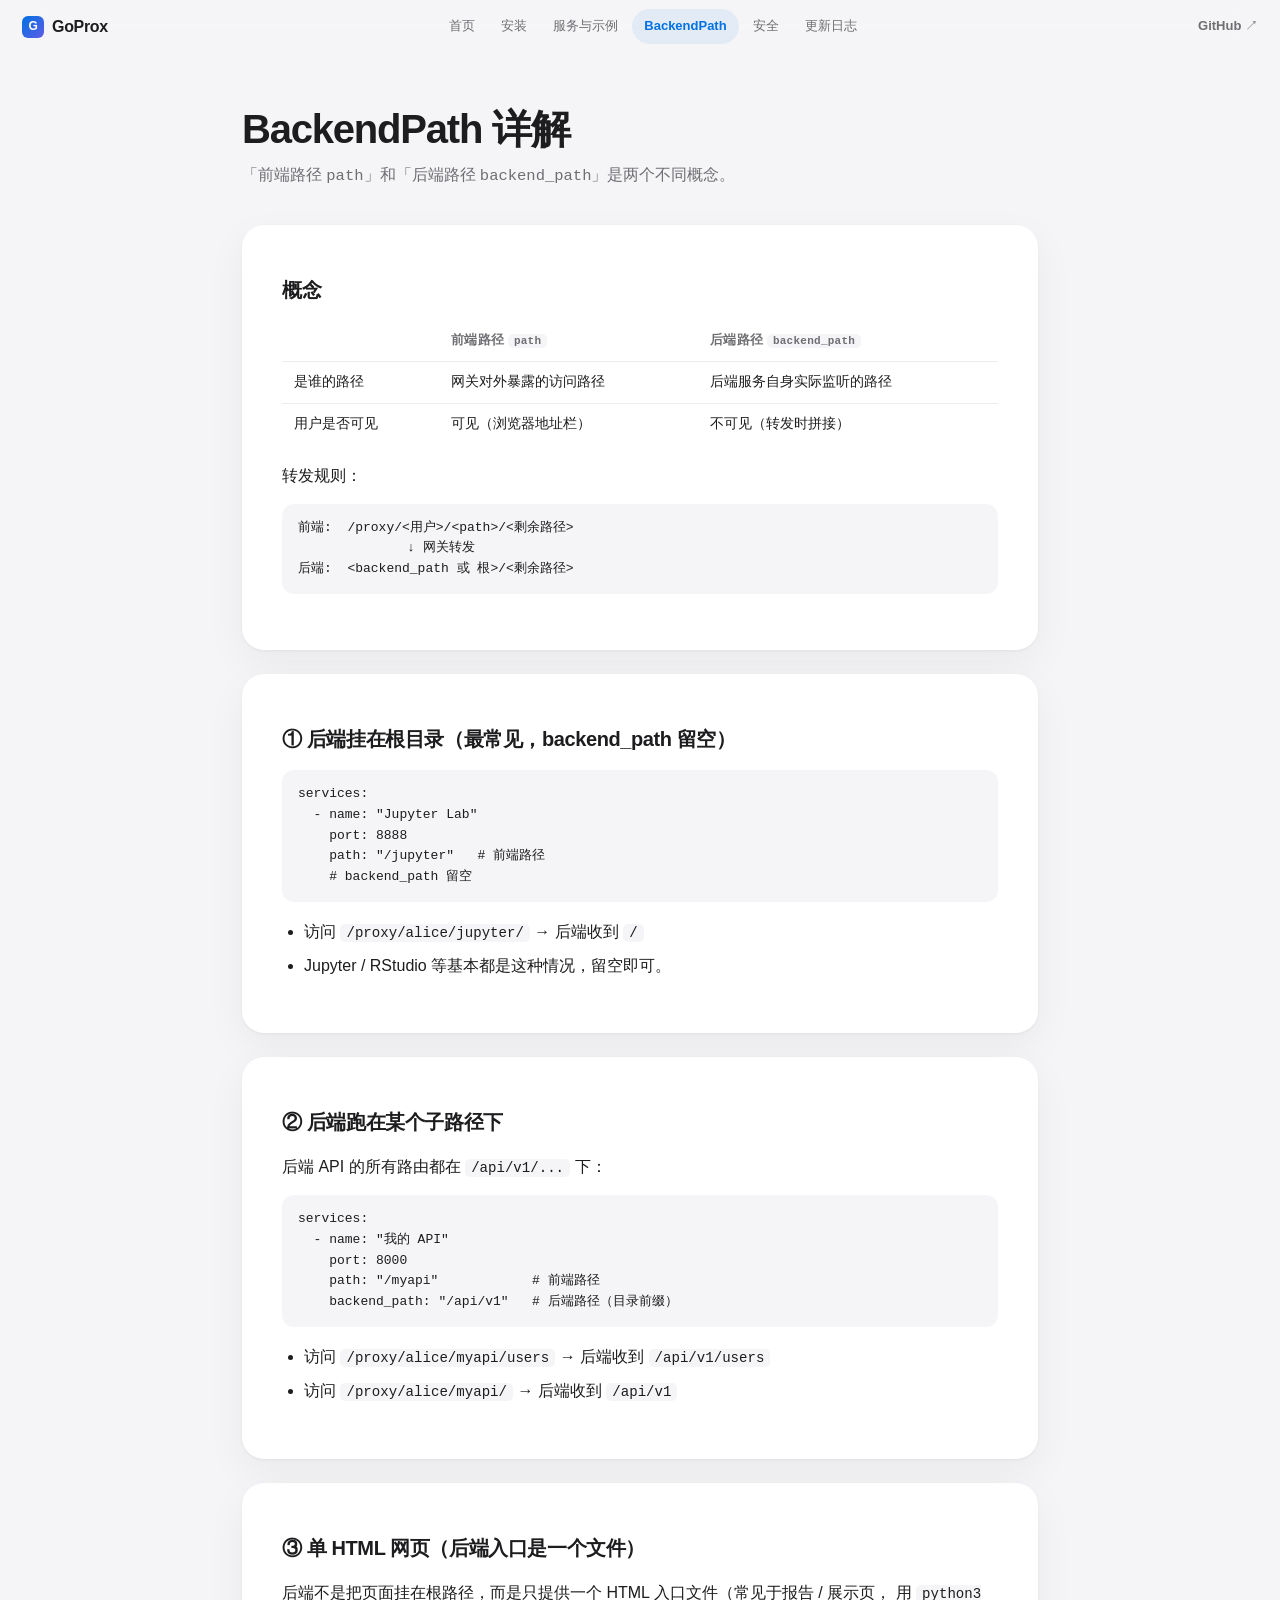
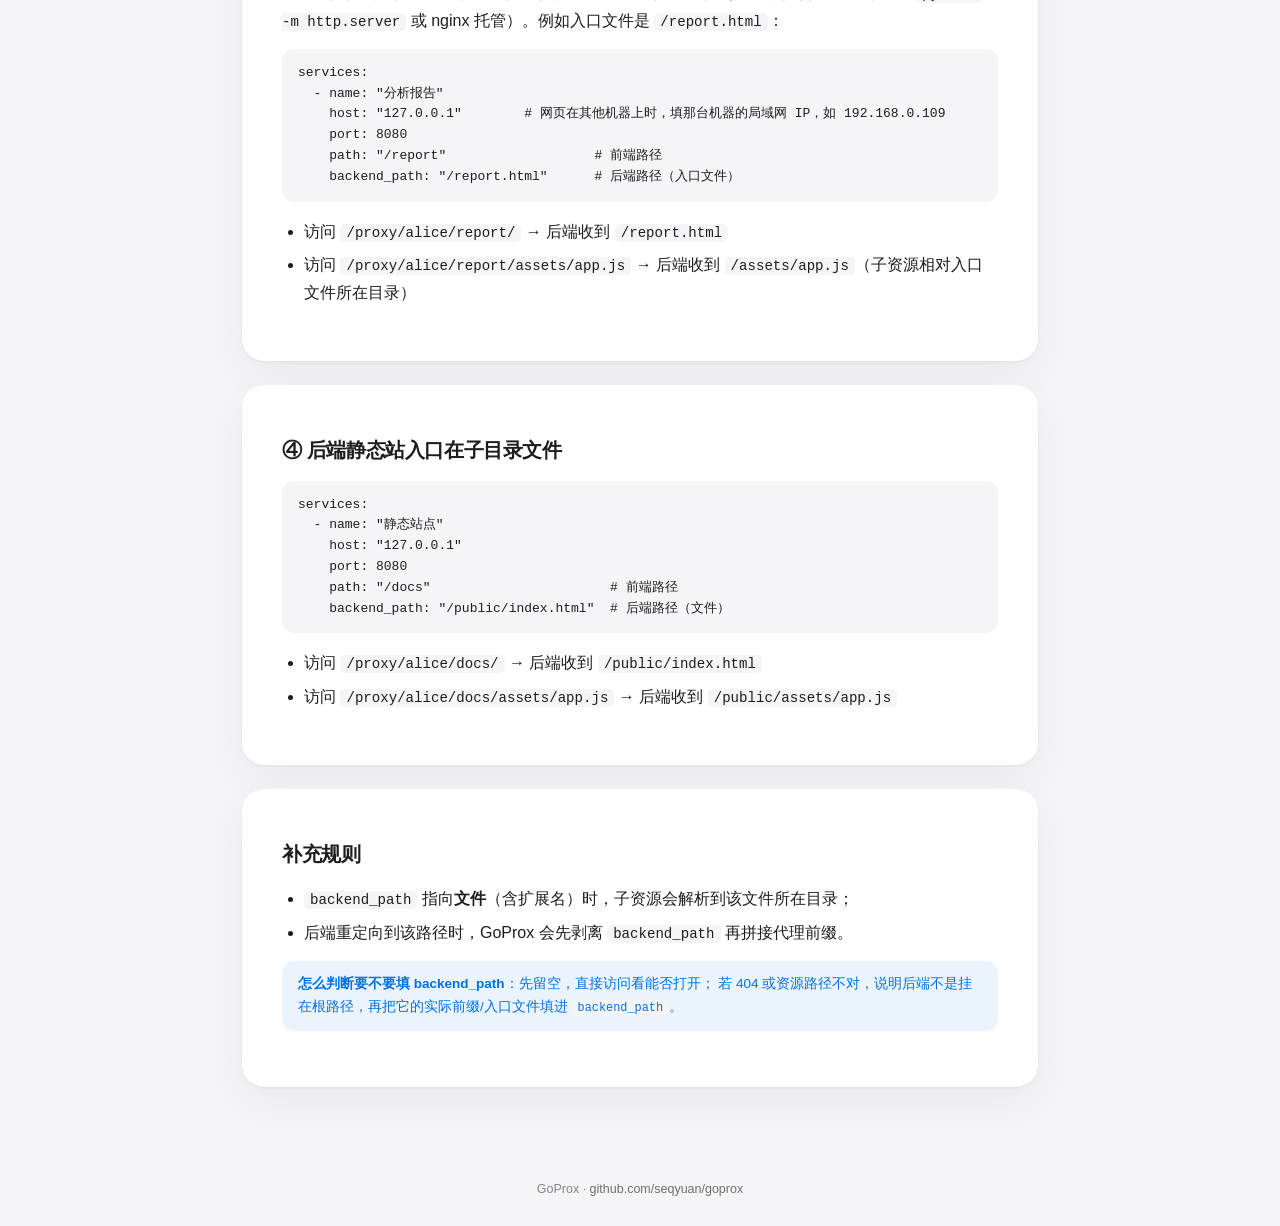
==== site/backend-path.html @ c6b89e5f "feat: 新增 GitHub Pages 文档站点（手写静态页，Apple 风格）" ====
<!DOCTYPE html>
<html lang="zh-CN">
<head>
  <meta charset="UTF-8">
  <meta name="viewport" content="width=device-width, initial-scale=1.0">
  <title>BackendPath 详解 — GoProx</title>
  <link rel="stylesheet" href="assets/style.css">
</head>
<body>
<header class="nav">
  <a class="brand" href="index.html"><span class="mark">G</span>GoProx</a>
  <nav class="links">
    <a href="index.html">首页</a>
    <a href="install.html">安装</a>
    <a href="services.html">服务与示例</a>
    <a href="backend-path.html" class="active">BackendPath</a>
    <a href="security.html">安全</a>
    <a href="changelog.html">更新日志</a>
  </nav>
  <a class="gh" href="https://github.com/seqyuan/goprox" target="_blank" rel="noopener">GitHub ↗</a>
</header>

<main class="container">
  <h1 class="page-title">BackendPath 详解</h1>
  <p class="page-sub">「前端路径 <code>path</code>」和「后端路径 <code>backend_path</code>」是两个不同概念。</p>

  <div class="card">
    <h2>概念</h2>
    <table>
      <tr><th></th><th>前端路径 <code>path</code></th><th>后端路径 <code>backend_path</code></th></tr>
      <tr><td>是谁的路径</td><td>网关对外暴露的访问路径</td><td>后端服务自身实际监听的路径</td></tr>
      <tr><td>用户是否可见</td><td>可见（浏览器地址栏）</td><td>不可见（转发时拼接）</td></tr>
    </table>
    <p>转发规则：</p>
    <pre>前端:  /proxy/&lt;用户&gt;/&lt;path&gt;/&lt;剩余路径&gt;
              ↓ 网关转发
后端:  &lt;backend_path 或 根&gt;/&lt;剩余路径&gt;</pre>
  </div>

  <div class="card">
    <h2>① 后端挂在根目录（最常见，backend_path 留空）</h2>
    <pre>services:
  - name: "Jupyter Lab"
    port: 8888
    path: "/jupyter"   # 前端路径
    # backend_path 留空</pre>
    <ul>
      <li>访问 <code>/proxy/alice/jupyter/</code> → 后端收到 <code>/</code></li>
      <li>Jupyter / RStudio 等基本都是这种情况，留空即可。</li>
    </ul>
  </div>

  <div class="card">
    <h2>② 后端跑在某个子路径下</h2>
    <p>后端 API 的所有路由都在 <code>/api/v1/...</code> 下：</p>
    <pre>services:
  - name: "我的 API"
    port: 8000
    path: "/myapi"            # 前端路径
    backend_path: "/api/v1"   # 后端路径（目录前缀）</pre>
    <ul>
      <li>访问 <code>/proxy/alice/myapi/users</code> → 后端收到 <code>/api/v1/users</code></li>
      <li>访问 <code>/proxy/alice/myapi/</code> → 后端收到 <code>/api/v1</code></li>
    </ul>
  </div>

  <div class="card">
    <h2>③ 单 HTML 网页（后端入口是一个文件）</h2>
    <p>后端不是把页面挂在根路径，而是只提供一个 HTML 入口文件（常见于报告 / 展示页，
      用 <code>python3 -m http.server</code> 或 nginx 托管）。例如入口文件是 <code>/report.html</code>：</p>
    <pre>services:
  - name: "分析报告"
    host: "127.0.0.1"        # 网页在其他机器上时，填那台机器的局域网 IP，如 192.168.0.109
    port: 8080
    path: "/report"                   # 前端路径
    backend_path: "/report.html"      # 后端路径（入口文件）</pre>
    <ul>
      <li>访问 <code>/proxy/alice/report/</code> → 后端收到 <code>/report.html</code></li>
      <li>访问 <code>/proxy/alice/report/assets/app.js</code> → 后端收到 <code>/assets/app.js</code>（子资源相对入口文件所在目录）</li>
    </ul>
  </div>

  <div class="card">
    <h2>④ 后端静态站入口在子目录文件</h2>
    <pre>services:
  - name: "静态站点"
    host: "127.0.0.1"
    port: 8080
    path: "/docs"                       # 前端路径
    backend_path: "/public/index.html"  # 后端路径（文件）</pre>
    <ul>
      <li>访问 <code>/proxy/alice/docs/</code> → 后端收到 <code>/public/index.html</code></li>
      <li>访问 <code>/proxy/alice/docs/assets/app.js</code> → 后端收到 <code>/public/assets/app.js</code></li>
    </ul>
  </div>

  <div class="card">
    <h2>补充规则</h2>
    <ul>
      <li><code>backend_path</code> 指向<strong>文件</strong>（含扩展名）时，子资源会解析到该文件所在目录；</li>
      <li>后端重定向到该路径时，GoProx 会先剥离 <code>backend_path</code> 再拼接代理前缀。</li>
    </ul>
    <div class="note"><strong>怎么判断要不要填 backend_path</strong>：先留空，直接访问看能否打开；
      若 404 或资源路径不对，说明后端不是挂在根路径，再把它的实际前缀/入口文件填进 <code>backend_path</code>。</div>
  </div>
</main>

<footer class="footer">
  GoProx · <a href="https://github.com/seqyuan/goprox" target="_blank" rel="noopener">github.com/seqyuan/goprox</a>
</footer>
<script src="assets/script.js"></script>
</body>
</html>
---- site/assets/style.css ----
/* Apple Liquid Glass — GoProx 文档站点 */
:root {
  --bg: #f5f5f7;
  --surface: #ffffff;
  --hover: #fbfbfd;
  --text: #1d1d1f;
  --text-2: #6e6e73;
  --text-3: #86868b;
  --hairline: rgba(0,0,0,0.07);
  --accent: #0071e3;
  --accent-hover: #0077ed;
  --accent-bg: rgba(0,113,227,0.08);
  --code-bg: #f5f5f7;
  --danger: #ff3b30;
  --danger-bg: rgba(255,59,48,0.1);
  --grad-cta: linear-gradient(135deg, #0071e3 0%, #5e5ce6 100%);
  --font: -apple-system, BlinkMacSystemFont, 'SF Pro Text', 'SF Pro Display',
          'Helvetica Neue', 'PingFang SC', 'Hiragino Sans GB', 'Microsoft YaHei', sans-serif;
  --mono: ui-monospace, 'SF Mono', Menlo, Consolas, monospace;
  --r-pill: 999px;
  --r-thumb: 12px;
  --r-card: 18px;
  --r-panel: 22px;
  --sh-card: 0 1px 2px rgba(0,0,0,0.04), 0 8px 24px rgba(0,0,0,0.05);
  --sh-panel: 0 1px 3px rgba(0,0,0,0.05), 0 14px 40px rgba(0,0,0,0.05);
  --sh-lift: 0 12px 32px rgba(0,0,0,0.1);
  --max-read: 840px;
  --pad-x: 22px;
}
* { box-sizing: border-box; margin: 0; padding: 0; }
html { scroll-behavior: smooth; }
body {
  font-family: var(--font);
  background: var(--bg);
  color: var(--text);
  line-height: 1.7;
  -webkit-font-smoothing: antialiased;
  -moz-osx-font-smoothing: grayscale;
  font-optical-sizing: auto;
}

/* ── Sticky glass nav ── */
.nav {
  position: sticky;
  top: 0;
  z-index: 50;
  display: flex;
  align-items: center;
  justify-content: space-between;
  gap: 16px;
  padding: 0 var(--pad-x);
  height: 54px;
  background: rgba(245,245,247,0.72);
  -webkit-backdrop-filter: saturate(180%) blur(20px);
  backdrop-filter: saturate(180%) blur(20px);
  border-bottom: 1px solid transparent;
  transition: border-color 0.3s, box-shadow 0.3s;
}
.nav.scrolled { border-bottom-color: var(--hairline); box-shadow: 0 1px 12px rgba(0,0,0,0.04); }
.nav .brand {
  font-size: 16px;
  font-weight: 700;
  letter-spacing: -0.02em;
  color: var(--text);
  text-decoration: none;
  display: flex;
  align-items: center;
  gap: 8px;
}
.nav .brand .mark {
  width: 22px; height: 22px;
  border-radius: 6px;
  background: var(--grad-cta);
  color: #fff;
  font-size: 12px;
  font-weight: 700;
  display: inline-flex;
  align-items: center;
  justify-content: center;
}
.nav .links { display: flex; gap: 2px; flex-wrap: wrap; }
.nav .links a {
  padding: 6px 12px;
  border-radius: var(--r-pill);
  font-size: 13px;
  font-weight: 550;
  color: var(--text-2);
  text-decoration: none;
  transition: background 0.15s, color 0.15s;
}
.nav .links a:hover { background: rgba(0,0,0,0.05); color: var(--text); }
.nav .links a.active { color: var(--accent); background: var(--accent-bg); }
.nav .gh {
  font-size: 13px;
  font-weight: 550;
  color: var(--text-2);
  text-decoration: none;
  white-space: nowrap;
}
.nav .gh:hover { color: var(--accent); }

/* ── Layout ── */
.container {
  max-width: var(--max-read);
  margin: 0 auto;
  padding: clamp(28px, 5vw, 52px) var(--pad-x) 72px;
}
.page-title {
  font-size: clamp(27px, 4.5vw, 40px);
  font-weight: 700;
  letter-spacing: -0.03em;
  line-height: 1.15;
  margin-bottom: 10px;
}
.page-sub {
  font-size: 15.5px;
  color: var(--text-2);
  margin-bottom: 36px;
  max-width: 620px;
}
.card {
  background: var(--surface);
  border-radius: var(--r-panel);
  box-shadow: var(--sh-panel);
  padding: clamp(24px, 4vw, 40px);
}
.card + .card { margin-top: 24px; }
.card h2 {
  font-size: 20px;
  font-weight: 700;
  letter-spacing: -0.02em;
  margin-bottom: 14px;
  padding-top: 8px;
}
.card h3 {
  font-size: 16.5px;
  font-weight: 650;
  letter-spacing: -0.01em;
  margin: 26px 0 10px;
}
.card p, .card ul, .card ol { margin-bottom: 14px; }
.card ul, .card ol { padding-left: 22px; }
.card li { margin-bottom: 6px; }
.card a { color: var(--accent); text-decoration: none; }
.card a:hover { text-decoration: underline; }
.card code {
  font-family: var(--mono);
  font-size: 0.88em;
  background: var(--code-bg);
  padding: 1px 6px;
  border-radius: 5px;
  font-variant-numeric: tabular-nums;
}
.card pre {
  background: var(--code-bg);
  border-radius: var(--r-thumb);
  padding: 14px 16px;
  overflow-x: auto;
  margin: 0 0 16px;
  font-family: var(--mono);
  font-size: 13px;
  line-height: 1.6;
  font-variant-numeric: tabular-nums;
}
.card pre code { background: none; padding: 0; font-size: 13px; }
.card table {
  width: 100%;
  border-collapse: collapse;
  margin: 0 0 18px;
  font-size: 13.5px;
}
.card th, .card td {
  text-align: left;
  padding: 9px 12px;
  border-bottom: 1px solid var(--hairline);
  vertical-align: top;
}
.card th {
  font-weight: 600;
  font-size: 12.5px;
  color: var(--text-2);
  letter-spacing: 0.02em;
}
.card td code { white-space: nowrap; }
.card tr:last-child td { border-bottom: none; }

/* ── Callouts ── */
.note, .warn {
  border-radius: var(--r-thumb);
  padding: 12px 16px;
  margin: 0 0 16px;
  font-size: 13.5px;
}
.note { background: var(--accent-bg); color: var(--accent); }
.note strong { font-weight: 650; }
.warn { background: var(--danger-bg); color: var(--danger); }
.warn strong { font-weight: 650; }

/* ── Hero (index) ── */
.hero {
  margin: 0 0 28px;
}
.hero h1 {
  font-size: clamp(32px, 6vw, 52px);
  font-weight: 700;
  letter-spacing: -0.03em;
  line-height: 1.06;
}
.hero p {
  margin-top: 14px;
  font-size: clamp(15px, 2.5vw, 18px);
  color: var(--text-2);
  line-height: 1.6;
  max-width: 600px;
}
.cta-row { display: flex; gap: 10px; margin-top: 26px; flex-wrap: wrap; }
.btn {
  display: inline-flex;
  align-items: center;
  height: 44px;
  padding: 0 22px;
  border-radius: var(--r-pill);
  font-size: 14px;
  font-weight: 600;
  text-decoration: none;
  transition: background 0.15s, transform 0.1s;
}
.btn:active { transform: scale(0.97); }
.btn-primary { background: var(--accent); color: #fff; }
.btn-primary:hover { background: var(--accent-hover); text-decoration: none; }
.btn-secondary {
  background: rgba(255,255,255,0.8);
  border: 1px solid rgba(0,0,0,0.08);
  color: var(--text);
}
.btn-secondary:hover { background: var(--surface); text-decoration: none; }
.feature-grid {
  display: grid;
  grid-template-columns: repeat(auto-fill, minmax(230px, 1fr));
  gap: 14px;
  margin-top: 28px;
}
.feature {
  background: var(--surface);
  border-radius: var(--r-card);
  box-shadow: var(--sh-card);
  padding: 20px;
}
.feature h3 { font-size: 15.5px; font-weight: 650; letter-spacing: -0.01em; margin-bottom: 6px; }
.feature p { font-size: 13px; color: var(--text-2); margin: 0; line-height: 1.55; }

/* ── Footer ── */
.footer {
  text-align: center;
  padding: 20px var(--pad-x) 36px;
  color: var(--text-3);
  font-size: 12.5px;
}
.footer a { color: var(--text-2); text-decoration: none; }
.footer a:hover { color: var(--accent); }

@media (max-width: 680px) {
  .nav { flex-wrap: wrap; height: auto; padding-top: 8px; padding-bottom: 8px; }
  .nav .gh { display: none; }
  .container { padding-top: 24px; }
}
@media (prefers-reduced-motion: reduce) {
  *, *::before, *::after { animation: none !important; transition: none !important; }
  html { scroll-behavior: auto; }
}
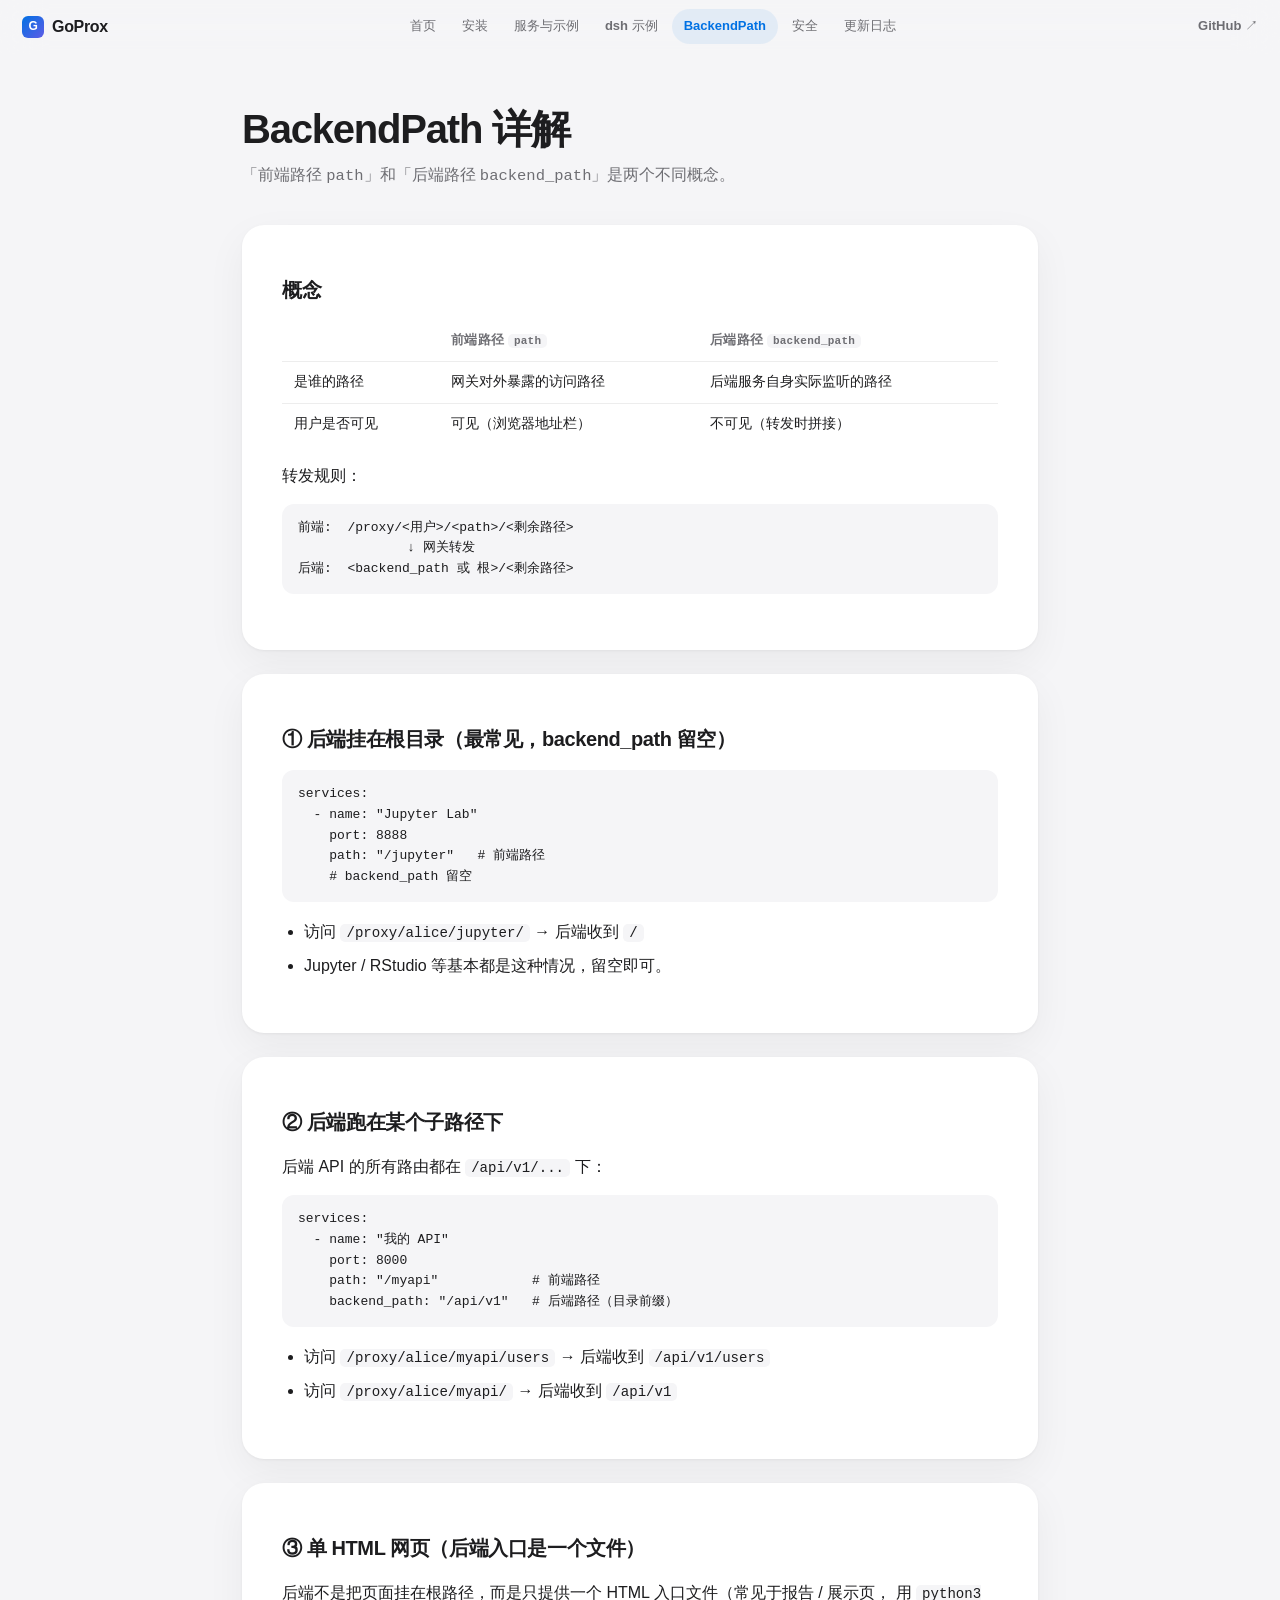
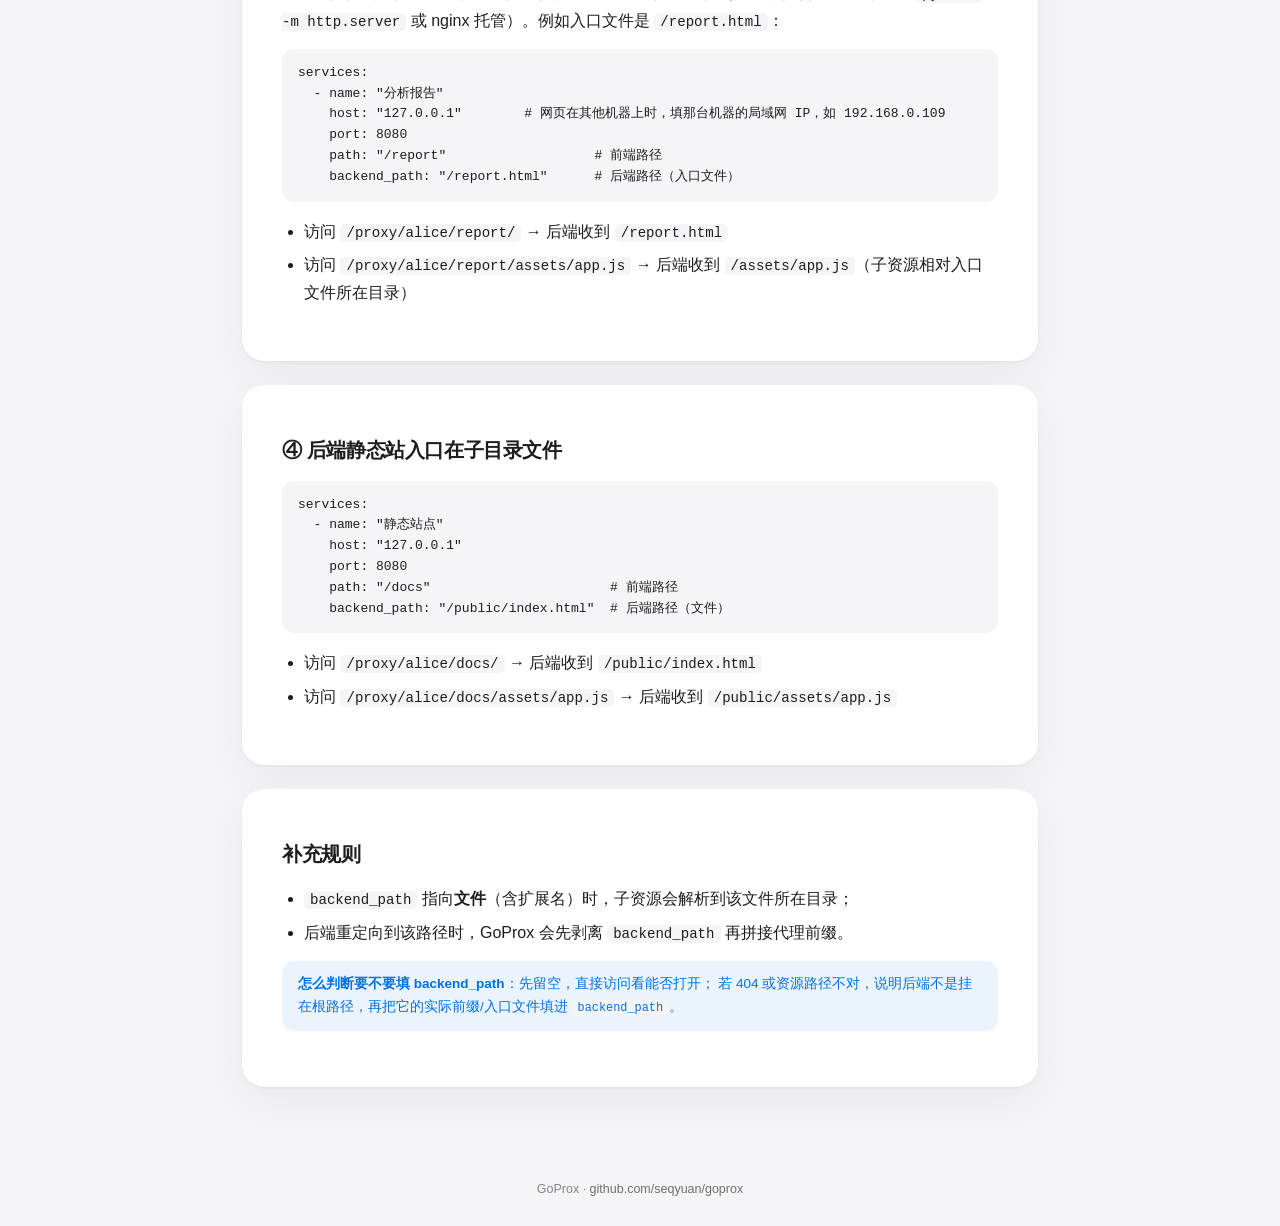
==== commit 2680fe0d: "release: v0.4.0 原生 TLS 与默认服务(default_service),本地优先应用零改动接入" ====
--- a/site/backend-path.html
+++ b/site/backend-path.html
@@ -13,6 +13,7 @@
     <a href="index.html">首页</a>
     <a href="install.html">安装</a>
     <a href="services.html">服务与示例</a>
+    <a href="dsh-demo.html">dsh 示例</a>
     <a href="backend-path.html" class="active">BackendPath</a>
     <a href="security.html">安全</a>
     <a href="changelog.html">更新日志</a>
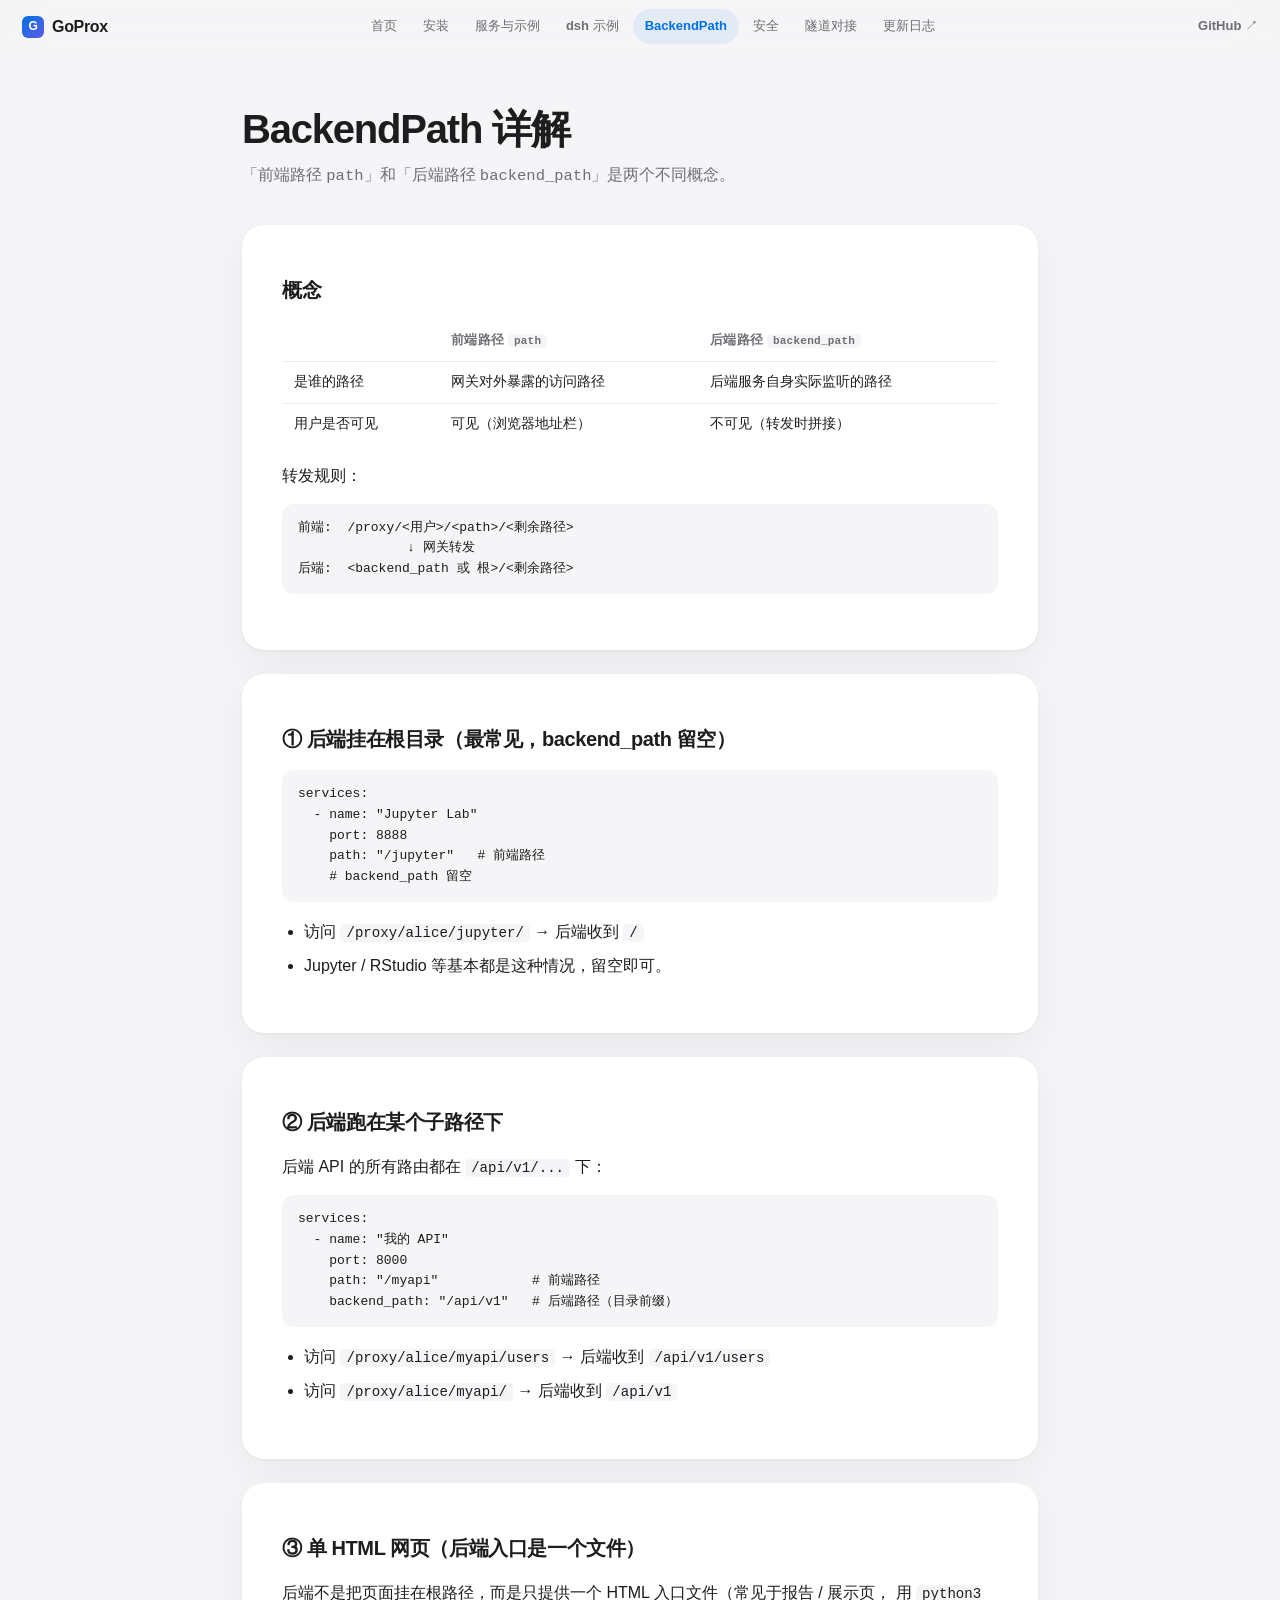
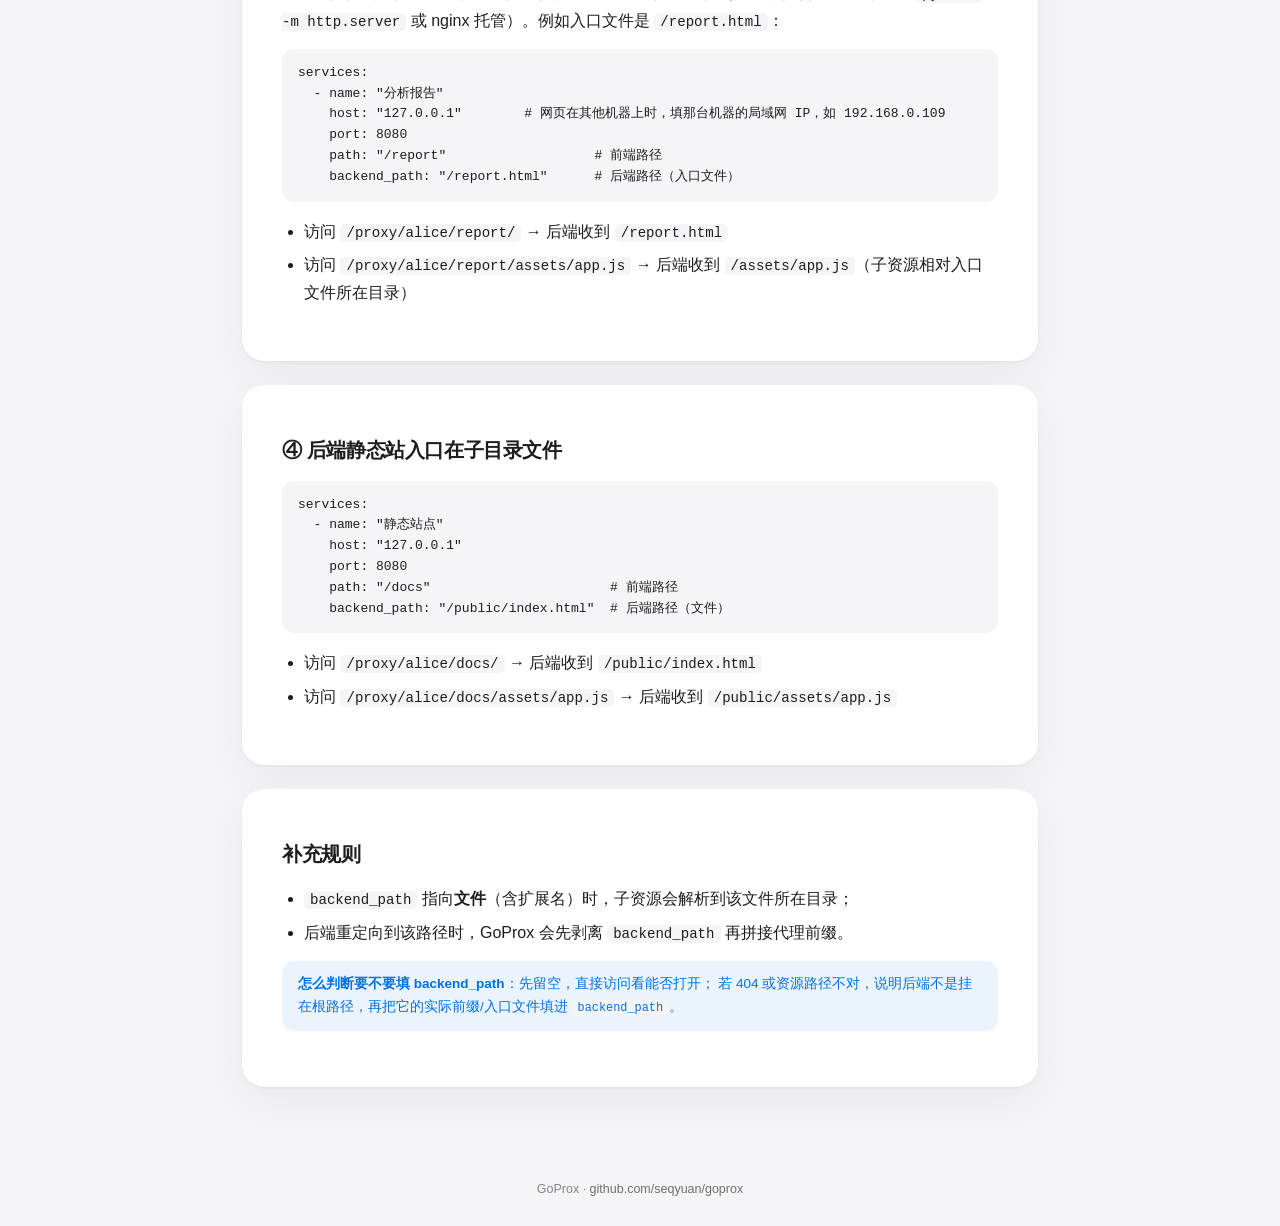
==== commit 7b04fa4d: "docs: 新增 Cloudflare 隧道(cloudflared)对接页面,修正公网部署章节的过时描述" ====
--- a/site/backend-path.html
+++ b/site/backend-path.html
@@ -16,6 +16,7 @@
     <a href="dsh-demo.html">dsh 示例</a>
     <a href="backend-path.html" class="active">BackendPath</a>
     <a href="security.html">安全</a>
+    <a href="tunnel.html">隧道对接</a>
     <a href="changelog.html">更新日志</a>
   </nav>
   <a class="gh" href="https://github.com/seqyuan/goprox" target="_blank" rel="noopener">GitHub ↗</a>
